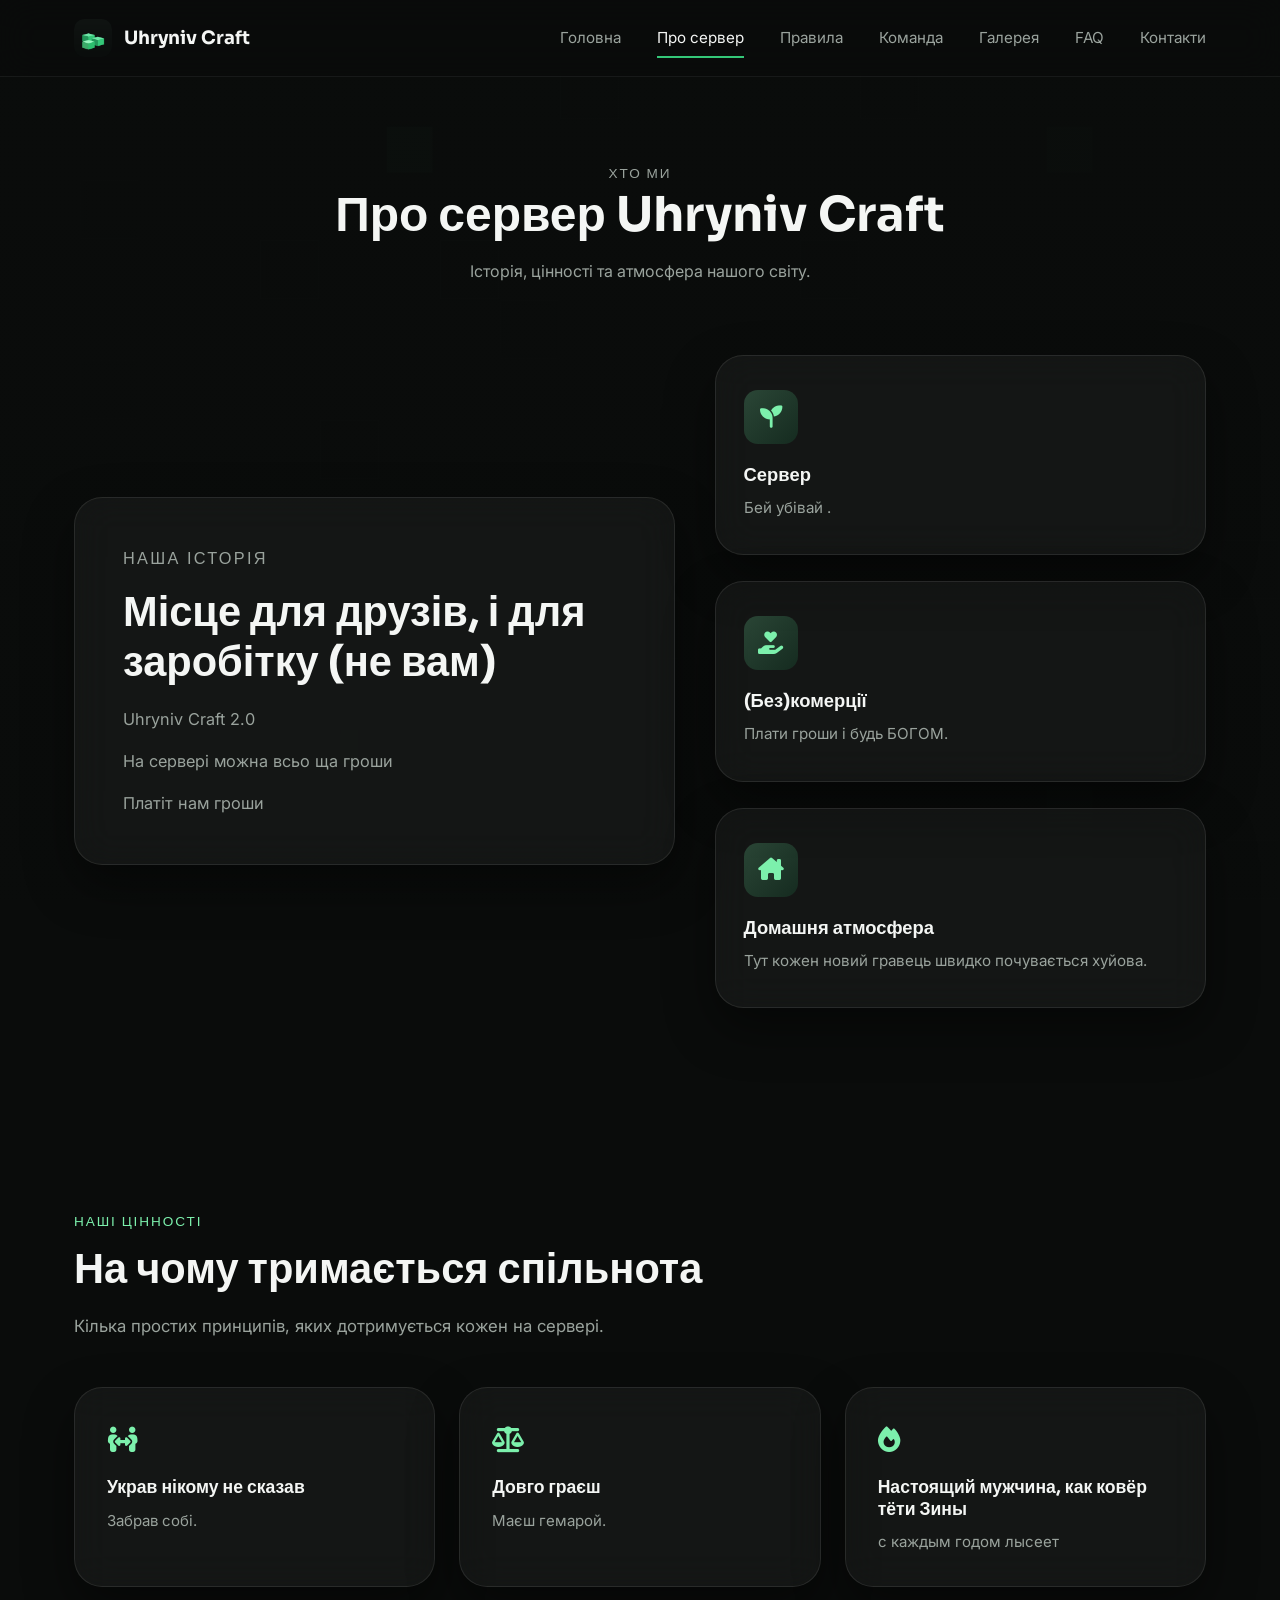
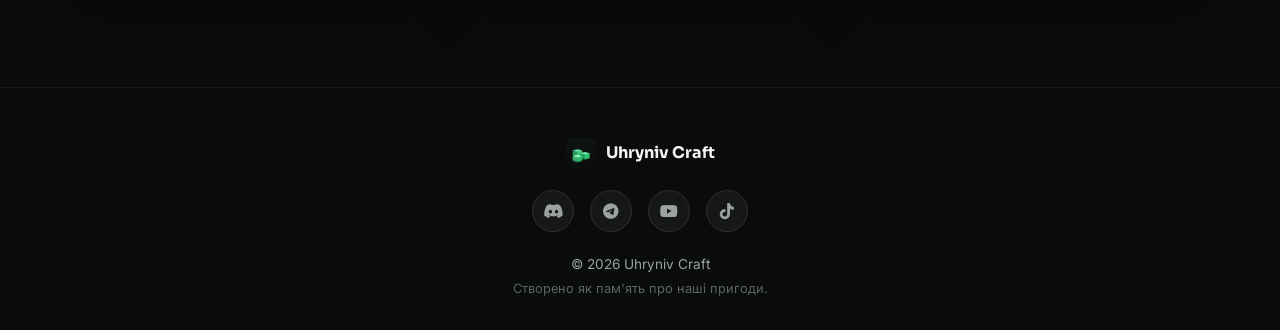
==== about.html @ 1efbe2ff "add website files" ====
<!DOCTYPE html>
<html lang="uk">
<head>
    <meta charset="UTF-8">
    <meta name="viewport" content="width=device-width, initial-scale=1.0">
    <title>Про сервер — Uhryniv Craft</title>
    <meta name="description" content="Дізнайтеся більше про Uhryniv Craft — приватний Minecraft-сервер для друзів без донату.">

    <link rel="icon" href="assets/favicon.ico" type="image/x-icon">

    <link rel="preconnect" href="https://fonts.googleapis.com">
    <link href="https://fonts.googleapis.com/css2?family=Sora:wght@400;600;700;800&family=Inter:wght@400;500;600&display=swap" rel="stylesheet">

    <link rel="stylesheet" href="https://cdnjs.cloudflare.com/ajax/libs/font-awesome/6.5.1/css/all.min.css">

    <link rel="stylesheet" href="style.css">
</head>
<body>

    <div class="loader" id="loader">
        <div class="loader-cube"></div>
    </div>

    <header class="navbar" id="navbar">
        <div class="container navbar-inner">
            <a href="index.html" class="logo">
                <img src="assets/logo.png" alt="Uhryniv Craft" class="logo-img">
                <span class="logo-text">Uhryniv Craft</span>
            </a>

            <nav class="nav-links" id="navLinks">
                <a href="index.html">Головна</a>
                <a href="about.html">Про сервер</a>
                <a href="rules.html">Правила</a>
                <a href="team.html">Команда</a>
                <a href="gallery.html">Галерея</a>
                <a href="faq.html">FAQ</a>
                <a href="contacts.html">Контакти</a>
            </nav>

            <button class="burger" id="burgerBtn" aria-label="Відкрити меню">
                <span></span><span></span><span></span>
            </button>
        </div>
    </header>

    <!-- ЗАГОЛОВОК СТОРІНКИ -->
    <section class="page-header">
        <div class="container">
            <p class="section-eyebrow reveal">Хто ми</p>
            <h1 class="reveal">Про сервер Uhryniv Craft</h1>
            <p class="reveal">Історія, цінності та атмосфера нашого світу.</p>
        </div>
    </section>

    <!-- ОСНОВНИЙ ТЕКСТ -->
    <section class="section" style="padding-top: 0;">
        <div class="container about-grid">
            <div class="glass-card about-card reveal">
                <p class="section-eyebrow">Наша історія</p>
                <h2 class="section-title">Місце для друзів, і для заробітку (не вам)</h2>
                <p>
                    Uhryniv Craft 2.0
                </p>
                <p>
                    На сервері можна всьо ща гроши
                </p>
                <p>
                    Платіт нам гроши
                </p>
            </div>

            <div class="features-grid" style="grid-template-columns: 1fr;">
                <div class="glass-card feature-card reveal">
                    <div class="feature-icon"><i class="fa-solid fa-seedling"></i></div>
                    <h3>Сервер </h3>
                    <p>Бей убівай .</p>
                </div>
                <div class="glass-card feature-card reveal">
                    <div class="feature-icon"><i class="fa-solid fa-hand-holding-heart"></i></div>
                    <h3>(Без)комерції</h3>
                    <p>Плати гроши і будь БОГОМ.</p>
                </div>
                <div class="glass-card feature-card reveal">
                    <div class="feature-icon"><i class="fa-solid fa-house-chimney"></i></div>
                    <h3>Домашня атмосфера</h3>
                    <p>Тут кожен новий гравець швидко почувається хуйова.</p>
                </div>
            </div>
        </div>
    </section>

    <!-- ЦІННОСТІ -->
    <section class="section">
        <div class="container">
            <p class="section-eyebrow reveal">Наші цінності</p>
            <h2 class="section-title reveal">На чому тримається спільнота</h2>
            <p class="section-subtitle reveal">
                Кілька простих принципів, яких дотримується кожен на сервері.
            </p>

            <div class="rules-grid">
                <div class="glass-card rule-card reveal">
                    <div class="rule-icon"><i class="fa-solid fa-people-arrows"></i></div>
                    <h3>Украв нікому не сказав </h3>
                    <p>Забрав собі.</p>
                </div>
                <div class="glass-card rule-card reveal">
                    <div class="rule-icon"><i class="fa-solid fa-scale-balanced"></i></div>
                    <h3>Довго граєш</h3>
                    <p>Маєш гемарой.</p>
                </div>
                <div class="glass-card rule-card reveal">
                    <div class="rule-icon"><i class="fa-solid fa-fire"></i></div>
                    <h3> Настоящий мужчина, как ковёр тёти Зины</h3>
                    <p>с каждым годом лысеет</p>
                </div>
            </div>
        </div>
    </section>

    <!-- ФУТЕР -->
    <footer class="footer">
        <div class="container">
            <div class="footer-logo">
                <img src="assets/logo.png" alt="Uhryniv Craft">
                <span>Uhryniv Craft</span>
            </div>

            <div class="footer-social">
                <a href="https://discord.gg/vBCszVpQJ" title="Discord"><i class="fa-brands fa-discord"></i></a>
                <a href="https://t.me/UhrynivCraft" title="Telegram"><i class="fa-brands fa-telegram"></i></a>
                <a href="https://youtu.be/PYu58TDDkBc?is=5h_CYziQ2aiTeoaf" title="YouTube"><i class="fa-brands fa-youtube"></i></a>
                <a href="www.tiktok.com/@lipoveet" title="TikTok"><i class="fa-brands fa-tiktok"></i></a>
            </div>

            <p class="copyright">© 2026 Uhryniv Craft</p>
            <p class="made-with">Створено як пам'ять про наші пригоди.</p>
        </div>
    </footer>

    <button class="back-to-top" id="backToTop" aria-label="Нагору">
        <i class="fa-solid fa-arrow-up"></i>
    </button>

    <div class="toast" id="toast"></div>

    <script src="script.js"></script>
</body>
</html>
---- style.css ----
/* =========================================================
   UHRYNIV CRAFT — style.css
   Простий та зрозумілий CSS, розбитий на секції.
   Кожну секцію можна редагувати окремо, не боячись зламати інше.
   ========================================================= */

/* =========================================================
   1. ЗМІННІ (КОЛЬОРИ, ШРИФТИ, ВІДСТУПІ)
   Зміни кольори тут — і вони оновляться на всьому сайті.
   ========================================================= */
:root {
    /* Основні кольори */
    --color-bg: #0a0c0b;              /* фон сайту — майже чорний */
    --color-bg-soft: #121513;         /* трохи світліший фон для смуг */
    --color-panel: rgba(255, 255, 255, 0.045);   /* фон скляних карток */
    --color-panel-border: rgba(255, 255, 255, 0.09);
    --color-panel-hover: rgba(255, 255, 255, 0.08);

    --color-green: #34c778;           /* основний зелений */
    --color-green-light: #7cf0ac;     /* світло-зелений (акцент, hover) */
    --color-green-dark: #1c8a51;      /* темно-зелений */

    --color-white: #f4f6f4;           /* білий текст */
    --color-gray: #9aa39d;            /* приглушений сірий текст */
    --color-gray-dark: #2a302c;       /* межі, розділювачі */

    /* Тіні та скло */
    --shadow-soft: 0 20px 50px rgba(0, 0, 0, 0.45);
    --shadow-green: 0 0 40px rgba(52, 199, 120, 0.25);
    --blur-glass: blur(18px);

    /* Шрифти */
    --font-heading: "Sora", sans-serif;
    --font-body: "Inter", sans-serif;

    /* Заокруглення */
    --radius-sm: 12px;
    --radius-md: 20px;
    --radius-lg: 28px;

    /* Швидкість анімацій */
    --transition-fast: 0.2s ease;
    --transition-normal: 0.35s cubic-bezier(0.22, 1, 0.36, 1);
}

/* =========================================================
   2. СКИДАННЯ СТИЛІВ (RESET) ТА БАЗОВІ НАЛАШТУВАННЯ
   ========================================================= */
* {
    margin: 0;
    padding: 0;
    box-sizing: border-box;
}

html {
    scroll-behavior: smooth; /* плавний скрол по якорях */
}

body {
    background-color: var(--color-bg);
    background-image: linear-gradient(180deg, rgba(10, 12, 11, 0.92), rgba(10, 12, 11, 0.98)), url("assets/background.jpg");
    background-size: cover;
    background-attachment: fixed;
    background-position: center;
    color: var(--color-white);
    font-family: var(--font-body);
    line-height: 1.6;
    overflow-x: hidden;
}

img {
    max-width: 100%;
    display: block;
}

a {
    text-decoration: none;
    color: inherit;
}

ul {
    list-style: none;
}

h1, h2, h3, h4 {
    font-family: var(--font-heading);
    font-weight: 700;
    line-height: 1.2;
}

.container {
    width: 100%;
    max-width: 1180px;
    margin: 0 auto;
    padding: 0 24px;
}

/* Загальні заголовки секцій */
.section {
    padding: 100px 0;
    position: relative;
}

.section-eyebrow {
    display: inline-block;
    color: var(--color-green-light);
    font-family: var(--font-heading);
    font-size: 0.85rem;
    letter-spacing: 0.14em;
    text-transform: uppercase;
    margin-bottom: 12px;
}

.section-title {
    font-size: clamp(1.8rem, 4vw, 2.6rem);
    margin-bottom: 18px;
}

.section-subtitle {
    color: var(--color-gray);
    max-width: 620px;
    margin-bottom: 48px;
    font-size: 1.05rem;
}

/* Скляна картка (glassmorphism) — використовується по всьому сайту */
.glass-card {
    background: var(--color-panel);
    border: 1px solid var(--color-panel-border);
    border-radius: var(--radius-lg);
    backdrop-filter: var(--blur-glass);
    -webkit-backdrop-filter: var(--blur-glass);
    box-shadow: var(--shadow-soft);
    transition: transform var(--transition-normal), border-color var(--transition-normal), background var(--transition-normal);
}

.glass-card:hover {
    transform: translateY(-6px);
    border-color: rgba(124, 240, 172, 0.35);
    background: var(--color-panel-hover);
}

/* Плавна поява елементів при скролі (клас додає script.js) */
.reveal {
    opacity: 0;
    transform: translateY(28px);
    transition: opacity 0.8s ease, transform 0.8s ease;
}

.reveal.is-visible {
    opacity: 1;
    transform: translateY(0);
}

/* =========================================================
   3. LOADER (екран завантаження)
   ========================================================= */
.loader {
    position: fixed;
    inset: 0;
    z-index: 9999;
    background: var(--color-bg);
    display: flex;
    align-items: center;
    justify-content: center;
    transition: opacity 0.6s ease, visibility 0.6s ease;
}

.loader.hidden {
    opacity: 0;
    visibility: hidden;
    pointer-events: none;
}

.loader-cube {
    width: 46px;
    height: 46px;
    background: linear-gradient(135deg, var(--color-green-light), var(--color-green-dark));
    border-radius: 10px;
    box-shadow: var(--shadow-green);
    animation: cube-spin 1.1s ease-in-out infinite;
}

@keyframes cube-spin {
    0%   { transform: rotate(0deg) scale(1); }
    50%  { transform: rotate(180deg) scale(0.75); border-radius: 50%; }
    100% { transform: rotate(360deg) scale(1); }
}

/* =========================================================
   4. HEADER / NAVBAR
   ========================================================= */
.navbar {
    position: fixed;
    top: 0;
    left: 0;
    width: 100%;
    z-index: 500;
    background: rgba(10, 12, 11, 0.55);
    backdrop-filter: var(--blur-glass);
    -webkit-backdrop-filter: var(--blur-glass);
    border-bottom: 1px solid rgba(255, 255, 255, 0.06);
    transition: background var(--transition-normal), box-shadow var(--transition-normal);
}

.navbar.scrolled {
    background: rgba(8, 10, 9, 0.85);
    box-shadow: 0 10px 30px rgba(0, 0, 0, 0.35);
}

.navbar-inner {
    display: flex;
    align-items: center;
    justify-content: space-between;
    height: 76px;
}

.logo {
    display: flex;
    align-items: center;
    gap: 12px;
    font-family: var(--font-heading);
    font-weight: 700;
    font-size: 1.15rem;
}

.logo-img {
    width: 38px;
    height: 38px;
    border-radius: 10px;
}

.nav-links {
    display: flex;
    align-items: center;
    gap: 36px;
}

.nav-links a {
    font-size: 0.95rem;
    color: var(--color-gray);
    position: relative;
    padding: 6px 0;
    transition: color var(--transition-fast);
}

.nav-links a::after {
    content: "";
    position: absolute;
    left: 0;
    bottom: -2px;
    width: 0;
    height: 2px;
    background: var(--color-green);
    transition: width var(--transition-fast);
}

.nav-links a:hover,
.nav-links a.active {
    color: var(--color-white);
}

.nav-links a:hover::after,
.nav-links a.active::after {
    width: 100%;
}

/* Бургер-меню (лише на телефоні) */
.burger {
    display: none;
    flex-direction: column;
    justify-content: space-between;
    width: 26px;
    height: 19px;
    background: none;
    border: none;
    cursor: pointer;
    z-index: 600;
}

.burger span {
    display: block;
    height: 2px;
    width: 100%;
    background: var(--color-white);
    border-radius: 2px;
    transition: transform var(--transition-fast), opacity var(--transition-fast);
}

.burger.active span:nth-child(1) {
    transform: translateY(8.5px) rotate(45deg);
}

.burger.active span:nth-child(2) {
    opacity: 0;
}

.burger.active span:nth-child(3) {
    transform: translateY(-8.5px) rotate(-45deg);
}

/* =========================================================
   5. КНОПКИ
   ========================================================= */
.btn {
    display: inline-flex;
    align-items: center;
    justify-content: center;
    gap: 10px;
    padding: 16px 30px;
    font-family: var(--font-heading);
    font-weight: 600;
    font-size: 0.98rem;
    border-radius: 14px;
    border: none;
    cursor: pointer;
    transition: transform var(--transition-fast), box-shadow var(--transition-fast), background var(--transition-fast);
    white-space: nowrap;
}

.btn:active {
    transform: scale(0.96);
}

.btn-primary {
    background: linear-gradient(135deg, var(--color-green-light), var(--color-green));
    color: #05130a;
    box-shadow: 0 10px 30px rgba(52, 199, 120, 0.35);
}

.btn-primary:hover {
    box-shadow: 0 14px 38px rgba(52, 199, 120, 0.5);
    transform: translateY(-3px);
}

.btn-secondary {
    background: rgba(255, 255, 255, 0.06);
    color: var(--color-white);
    border: 1px solid rgba(255, 255, 255, 0.16);
    backdrop-filter: var(--blur-glass);
}

.btn-secondary:hover {
    background: rgba(255, 255, 255, 0.12);
    border-color: var(--color-green-light);
    transform: translateY(-3px);
}

.btn-small {
    padding: 10px 18px;
    font-size: 0.85rem;
    border-radius: 10px;
}

.btn-block {
    width: 100%;
}

/* =========================================================
   6. HERO (головний екран)
   ========================================================= */
.hero {
    position: relative;
    min-height: 100vh;
    display: flex;
    align-items: center;
    justify-content: center;
    text-align: center;
    overflow: hidden;
    background-image: linear-gradient(180deg, rgba(6, 8, 7, 0.55) 0%, rgba(8, 10, 9, 0.85) 78%, var(--color-bg) 100%), url("assets/hero.jpg");
    background-size: cover;
    background-position: center;
}

.hero-content {
    position: relative;
    z-index: 2;
    padding-top: 76px;
}

.hero-eyebrow {
    display: inline-flex;
    align-items: center;
    gap: 8px;
    padding: 8px 18px;
    border-radius: 999px;
    background: rgba(52, 199, 120, 0.12);
    border: 1px solid rgba(52, 199, 120, 0.3);
    color: var(--color-green-light);
    font-size: 0.85rem;
    margin-bottom: 26px;
}

.hero-title {
    font-size: clamp(2.6rem, 8vw, 5.2rem);
    letter-spacing: -0.02em;
    margin-bottom: 20px;
}

.hero-title span {
    background: linear-gradient(135deg, var(--color-green-light), var(--color-green));
    -webkit-background-clip: text;
    background-clip: text;
    color: transparent;
}

.hero-subtitle {
    font-size: clamp(1rem, 2vw, 1.3rem);
    color: var(--color-gray);
    max-width: 560px;
    margin: 0 auto 44px;
}

.hero-buttons {
    display: flex;
    gap: 20px;
    justify-content: center;
    flex-wrap: wrap;
}

.scroll-hint {
    position: absolute;
    bottom: 34px;
    left: 50%;
    transform: translateX(-50%);
    color: var(--color-gray);
    font-size: 1.3rem;
    animation: bounce 2s infinite;
    z-index: 2;
}

@keyframes bounce {
    0%, 100% { transform: translateX(-50%) translateY(0); opacity: 0.6; }
    50% { transform: translateX(-50%) translateY(10px); opacity: 1; }
}

/* =========================================================
   7. СТАТУС СЕРВЕРА
   ========================================================= */
.server-card {
    padding: 44px;
    display: grid;
    grid-template-columns: auto 1fr auto;
    align-items: center;
    gap: 40px;
}

.server-status {
    display: flex;
    flex-direction: column;
    align-items: flex-start;
    gap: 10px;
}

.status-dot {
    width: 12px;
    height: 12px;
    border-radius: 50%;
    display: inline-block;
    margin-right: 8px;
    box-shadow: 0 0 12px currentColor;
}

.status-dot.online {
    background: var(--color-green-light);
    color: var(--color-green-light);
    animation: pulse-dot 1.8s infinite;
}

.status-dot.offline {
    background: #e15b5b;
    color: #e15b5b;
}

@keyframes pulse-dot {
    0%   { box-shadow: 0 0 0 0 rgba(124, 240, 172, 0.5); }
    70%  { box-shadow: 0 0 0 10px rgba(124, 240, 172, 0); }
    100% { box-shadow: 0 0 0 0 rgba(124, 240, 172, 0); }
}

.status-label {
    font-family: var(--font-heading);
    font-size: 1.2rem;
    font-weight: 700;
}

.server-info-grid {
    display: grid;
    grid-template-columns: repeat(3, auto);
    gap: 34px;
}

.server-info-item {
    display: flex;
    flex-direction: column;
    gap: 6px;
}

.server-info-item .label {
    color: var(--color-gray);
    font-size: 0.82rem;
    text-transform: uppercase;
    letter-spacing: 0.08em;
}

.server-info-item .value {
    font-family: var(--font-heading);
    font-weight: 700;
    font-size: 1.15rem;
}

.server-ip-box {
    display: flex;
    align-items: center;
    gap: 10px;
}

.server-ip-box .value {
    font-family: "Sora", monospace;
}

.copy-btn {
    background: rgba(52, 199, 120, 0.14);
    border: 1px solid rgba(52, 199, 120, 0.35);
    color: var(--color-green-light);
    width: 34px;
    height: 34px;
    border-radius: 9px;
    cursor: pointer;
    display: flex;
    align-items: center;
    justify-content: center;
    transition: background var(--transition-fast), transform var(--transition-fast);
}

.copy-btn:hover {
    background: rgba(52, 199, 120, 0.28);
    transform: scale(1.08);
}

/* =========================================================
   8. ПРО СЕРВЕР / КАРТКИ ОСОБЛИВОСТЕЙ
   ========================================================= */
.about-grid {
    display: grid;
    grid-template-columns: 1.1fr 0.9fr;
    gap: 40px;
    align-items: center;
}

.about-card {
    padding: 48px;
}

.about-card p {
    color: var(--color-gray);
    margin-bottom: 16px;
    font-size: 1.02rem;
}

.about-card p:last-child {
    margin-bottom: 0;
}

.features-grid {
    display: grid;
    grid-template-columns: repeat(3, 1fr);
    gap: 26px;
}

.feature-card {
    padding: 34px 28px;
    text-align: left;
}

.feature-icon {
    width: 54px;
    height: 54px;
    border-radius: 14px;
    background: linear-gradient(135deg, rgba(124, 240, 172, 0.22), rgba(28, 138, 81, 0.18));
    display: flex;
    align-items: center;
    justify-content: center;
    font-size: 1.4rem;
    color: var(--color-green-light);
    margin-bottom: 20px;
}

.feature-card h3 {
    font-size: 1.15rem;
    margin-bottom: 10px;
}

.feature-card p {
    color: var(--color-gray);
    font-size: 0.95rem;
}

/* =========================================================
   9. ПРАВИЛА
   ========================================================= */
.rules-grid {
    display: grid;
    grid-template-columns: repeat(3, 1fr);
    gap: 24px;
}

.rule-card {
    padding: 32px;
    position: relative;
}

.rule-number {
    font-family: var(--font-heading);
    font-size: 0.85rem;
    color: var(--color-green-light);
    margin-bottom: 14px;
    letter-spacing: 0.1em;
}

.rule-card .rule-icon {
    font-size: 1.6rem;
    margin-bottom: 16px;
    color: var(--color-green-light);
}

.rule-card h3 {
    font-size: 1.1rem;
    margin-bottom: 10px;
}

.rule-card p {
    color: var(--color-gray);
    font-size: 0.94rem;
}

/* =========================================================
   10. КОМАНДА
   ========================================================= */
.team-grid {
    display: grid;
    grid-template-columns: repeat(3, 1fr);
    gap: 26px;
}

.team-card {
    padding: 38px 28px;
    text-align: center;
}

.team-avatar {
    width: 84px;
    height: 84px;
    margin: 0 auto 20px;
    border-radius: 22px;
    background: linear-gradient(135deg, var(--color-green-dark), var(--color-green));
    display: flex;
    align-items: center;
    justify-content: center;
    font-size: 2rem;
}

.team-card h3 {
    font-size: 1.1rem;
    margin-bottom: 4px;
}

.team-role {
    color: var(--color-green-light);
    font-size: 0.85rem;
    text-transform: uppercase;
    letter-spacing: 0.08em;
    margin-bottom: 14px;
}

.team-card p {
    color: var(--color-gray);
    font-size: 0.92rem;
}

/* =========================================================
   11. ГАЛЕРЕЯ
   ========================================================= */
.gallery-grid {
    display: grid;
    grid-template-columns: repeat(3, 1fr);
    gap: 20px;
}

.gallery-item {
    border-radius: var(--radius-md);
    overflow: hidden;
    cursor: pointer;
    position: relative;
    aspect-ratio: 4 / 3;
    border: 1px solid var(--color-panel-border);
}

.gallery-item img {
    width: 100%;
    height: 100%;
    object-fit: cover;
    transition: transform var(--transition-normal), filter var(--transition-normal);
}

.gallery-item:hover img {
    transform: scale(1.08);
    filter: brightness(1.1);
}

.gallery-item::after {
    content: "\f00e";
    font-family: "Font Awesome 6 Free";
    font-weight: 900;
    position: absolute;
    inset: 0;
    display: flex;
    align-items: center;
    justify-content: center;
    font-size: 1.6rem;
    color: var(--color-white);
    background: rgba(10, 12, 11, 0.35);
    opacity: 0;
    transition: opacity var(--transition-fast);
}

.gallery-item:hover::after {
    opacity: 1;
}

/* Lightbox */
.lightbox {
    position: fixed;
    inset: 0;
    background: rgba(6, 8, 7, 0.92);
    backdrop-filter: blur(10px);
    display: flex;
    align-items: center;
    justify-content: center;
    z-index: 2000;
    opacity: 0;
    visibility: hidden;
    transition: opacity var(--transition-normal), visibility var(--transition-normal);
}

.lightbox.active {
    opacity: 1;
    visibility: visible;
}

.lightbox img {
    max-width: 88vw;
    max-height: 82vh;
    border-radius: var(--radius-md);
    box-shadow: var(--shadow-soft);
    transform: scale(0.92);
    transition: transform var(--transition-normal);
}

.lightbox.active img {
    transform: scale(1);
}

.lightbox-close {
    position: absolute;
    top: 30px;
    right: 40px;
    font-size: 1.6rem;
    color: var(--color-white);
    background: rgba(255, 255, 255, 0.08);
    width: 46px;
    height: 46px;
    border-radius: 50%;
    border: none;
    cursor: pointer;
    display: flex;
    align-items: center;
    justify-content: center;
    transition: background var(--transition-fast);
}

.lightbox-close:hover {
    background: rgba(255, 255, 255, 0.18);
}

/* =========================================================
   12. FAQ (АКОРДЕОН)
   ========================================================= */
.faq-list {
    display: flex;
    flex-direction: column;
    gap: 16px;
    max-width: 780px;
}

.faq-item {
    overflow: hidden;
}

.faq-question {
    width: 100%;
    display: flex;
    align-items: center;
    justify-content: space-between;
    padding: 24px 30px;
    background: none;
    border: none;
    color: var(--color-white);
    font-family: var(--font-heading);
    font-size: 1.02rem;
    font-weight: 600;
    text-align: left;
    cursor: pointer;
}

.faq-question i {
    color: var(--color-green-light);
    transition: transform var(--transition-normal);
    flex-shrink: 0;
    margin-left: 20px;
}

.faq-item.active .faq-question i {
    transform: rotate(45deg);
}

.faq-answer {
    max-height: 0;
    overflow: hidden;
    transition: max-height var(--transition-normal), padding var(--transition-normal);
    padding: 0 30px;
}

.faq-item.active .faq-answer {
    max-height: 300px;
    padding: 0 30px 26px;
}

.faq-answer p {
    color: var(--color-gray);
    font-size: 0.98rem;
}

/* =========================================================
   13. КОНТАКТИ
   ========================================================= */
.contacts-grid {
    display: grid;
    grid-template-columns: repeat(4, 1fr);
    gap: 22px;
}

.contact-card {
    padding: 38px 20px;
    text-align: center;
}

.contact-icon {
    font-size: 2rem;
    margin-bottom: 16px;
    color: var(--color-green-light);
}

.contact-card h3 {
    font-size: 1.05rem;
    margin-bottom: 6px;
}

.contact-card p {
    color: var(--color-gray);
    font-size: 0.88rem;
    margin-bottom: 20px;
}

/* Кольори іконок для впізнаваності соцмереж */
.contact-card.discord .contact-icon { color: #7c8cf7; }
.contact-card.telegram .contact-icon { color: #6bc4ef; }
.contact-card.youtube .contact-icon { color: #f16868; }
.contact-card.tiktok .contact-icon { color: var(--color-white); }

/* =========================================================
   14. СТОРІНКА ОПЛАТИ
   ========================================================= */
.payment-layout {
    display: grid;
    grid-template-columns: 1fr 1fr;
    gap: 40px;
    align-items: start;
}

.payment-card {
    padding: 44px;
}

.payment-field {
    margin-bottom: 26px;
}

.payment-field .label {
    display: block;
    color: var(--color-gray);
    font-size: 0.82rem;
    text-transform: uppercase;
    letter-spacing: 0.08em;
    margin-bottom: 8px;
}

.payment-value-box {
    display: flex;
    align-items: center;
    justify-content: space-between;
    gap: 12px;
    background: rgba(255, 255, 255, 0.04);
    border: 1px solid var(--color-panel-border);
    border-radius: 12px;
    padding: 14px 18px;
    font-family: var(--font-heading);
    font-size: 1.15rem;
    letter-spacing: 0.03em;
}

.qr-placeholder {
    width: 190px;
    height: 190px;
    margin: 0 auto;
    border-radius: 18px;
    background: repeating-conic-gradient(var(--color-gray-dark) 0% 25%, rgba(255,255,255,0.05) 0% 50%) 0 0 / 24px 24px;
    display: flex;
    align-items: center;
    justify-content: center;
    text-align: center;
    color: var(--color-gray);
    font-size: 0.85rem;
    padding: 16px;
    border: 1px solid var(--color-panel-border);
}

.form-group {
    margin-bottom: 20px;
}

.form-group label {
    display: block;
    margin-bottom: 8px;
    font-size: 0.92rem;
    color: var(--color-gray);
}

.form-group input {
    width: 100%;
    padding: 14px 16px;
    border-radius: 12px;
    border: 1px solid var(--color-panel-border);
    background: rgba(255, 255, 255, 0.04);
    color: var(--color-white);
    font-family: var(--font-body);
    font-size: 1rem;
    transition: border-color var(--transition-fast), background var(--transition-fast);
}

.form-group input:focus {
    outline: none;
    border-color: var(--color-green-light);
    background: rgba(255, 255, 255, 0.07);
}

.form-group input::placeholder {
    color: #6b746e;
}

.steps-list {
    display: flex;
    flex-direction: column;
    gap: 18px;
}

.step-item {
    display: flex;
    gap: 16px;
    align-items: flex-start;
}

.step-number {
    flex-shrink: 0;
    width: 34px;
    height: 34px;
    border-radius: 10px;
    background: rgba(52, 199, 120, 0.15);
    border: 1px solid rgba(52, 199, 120, 0.35);
    color: var(--color-green-light);
    display: flex;
    align-items: center;
    justify-content: center;
    font-family: var(--font-heading);
    font-weight: 700;
    font-size: 0.9rem;
}

.step-item p {
    color: var(--color-gray);
    padding-top: 6px;
}

.payment-success {
    display: none;
    align-items: center;
    gap: 14px;
    padding: 20px 24px;
    margin-top: 22px;
    background: rgba(52, 199, 120, 0.1);
    border: 1px solid rgba(52, 199, 120, 0.35);
    border-radius: 14px;
    color: var(--color-green-light);
}

.payment-success.show {
    display: flex;
}

/* =========================================================
   15. FOOTER
   ========================================================= */
.footer {
    border-top: 1px solid rgba(255, 255, 255, 0.06);
    padding: 50px 0 30px;
    text-align: center;
    color: var(--color-gray);
    position: relative;
}

.footer-logo {
    display: flex;
    align-items: center;
    justify-content: center;
    gap: 10px;
    font-family: var(--font-heading);
    font-weight: 700;
    color: var(--color-white);
    margin-bottom: 14px;
}

.footer-logo img {
    width: 30px;
    height: 30px;
    border-radius: 8px;
}

.footer-social {
    display: flex;
    justify-content: center;
    gap: 16px;
    margin: 22px 0;
}

.footer-social a {
    width: 42px;
    height: 42px;
    border-radius: 50%;
    background: rgba(255, 255, 255, 0.05);
    border: 1px solid var(--color-panel-border);
    display: flex;
    align-items: center;
    justify-content: center;
    transition: background var(--transition-fast), transform var(--transition-fast), color var(--transition-fast);
}

.footer-social a:hover {
    background: rgba(52, 199, 120, 0.15);
    color: var(--color-green-light);
    transform: translateY(-4px);
}

.footer p.copyright {
    font-size: 0.85rem;
    margin-top: 10px;
}

.footer p.made-with {
    font-size: 0.8rem;
    margin-top: 4px;
    color: #5c655f;
}

/* =========================================================
   16. TOAST-ПОВІДОМЛЕННЯ
   ========================================================= */
.toast {
    position: fixed;
    bottom: 34px;
    left: 50%;
    transform: translate(-50%, 20px);
    background: rgba(18, 22, 20, 0.95);
    border: 1px solid rgba(52, 199, 120, 0.35);
    color: var(--color-white);
    padding: 16px 26px;
    border-radius: 14px;
    box-shadow: var(--shadow-soft);
    display: flex;
    align-items: center;
    gap: 10px;
    font-size: 0.92rem;
    z-index: 3000;
    opacity: 0;
    pointer-events: none;
    transition: opacity var(--transition-normal), transform var(--transition-normal);
}

.toast.show {
    opacity: 1;
    transform: translate(-50%, 0);
}

.toast i {
    color: var(--color-green-light);
}

/* =========================================================
   17. КНОПКА "НАГОРУ"
   ========================================================= */
.back-to-top {
    position: fixed;
    bottom: 30px;
    right: 30px;
    width: 48px;
    height: 48px;
    border-radius: 50%;
    background: rgba(18, 22, 20, 0.85);
    border: 1px solid var(--color-panel-border);
    color: var(--color-white);
    backdrop-filter: var(--blur-glass);
    display: flex;
    align-items: center;
    justify-content: center;
    cursor: pointer;
    opacity: 0;
    visibility: hidden;
    transform: translateY(10px);
    transition: all var(--transition-normal);
    z-index: 400;
}

.back-to-top.show {
    opacity: 1;
    visibility: visible;
    transform: translateY(0);
}

.back-to-top:hover {
    background: var(--color-green);
    color: #05130a;
}

/* =========================================================
   18. СТОРІНКОВІ ЗАГОЛОВКИ (для внутрішніх сторінок)
   ========================================================= */
.page-header {
    padding: 160px 0 70px;
    text-align: center;
}

.page-header .section-eyebrow {
    justify-content: center;
}

.page-header h1 {
    font-size: clamp(2rem, 5vw, 3rem);
    margin-bottom: 16px;
}

.page-header p {
    color: var(--color-gray);
    max-width: 560px;
    margin: 0 auto;
}

/* =========================================================
   19. АДАПТИВНІСТЬ (МОБІЛЬНІ ПРИСТРОЇ)
   ========================================================= */
@media (max-width: 960px) {
    .about-grid,
    .payment-layout {
        grid-template-columns: 1fr;
    }

    .features-grid,
    .rules-grid,
    .team-grid {
        grid-template-columns: repeat(2, 1fr);
    }

    .contacts-grid {
        grid-template-columns: repeat(2, 1fr);
    }

    .gallery-grid {
        grid-template-columns: repeat(2, 1fr);
    }

    .server-card {
        grid-template-columns: 1fr;
        text-align: center;
        justify-items: center;
    }

    .server-info-grid {
        grid-template-columns: repeat(3, auto);
    }
}

@media (max-width: 760px) {
    .nav-links {
        position: fixed;
        top: 0;
        right: -100%;
        height: 100vh;
        width: min(78vw, 320px);
        background: rgba(9, 11, 10, 0.97);
        backdrop-filter: var(--blur-glass);
        flex-direction: column;
        justify-content: center;
        gap: 30px;
        transition: right var(--transition-normal);
        border-left: 1px solid var(--color-panel-border);
    }

    .nav-links.open {
        right: 0;
    }

    .burger {
        display: flex;
    }

    .section {
        padding: 70px 0;
    }

    .features-grid,
    .rules-grid,
    .team-grid,
    .contacts-grid,
    .gallery-grid {
        grid-template-columns: 1fr;
    }

    .server-info-grid {
        grid-template-columns: 1fr;
        gap: 20px;
        text-align: center;
        justify-items: center;
    }

    .hero-buttons {
        flex-direction: column;
        width: 100%;
    }

    .hero-buttons .btn {
        width: 100%;
    }
}

@media (max-width: 480px) {
    .about-card,
    .payment-card,
    .server-card {
        padding: 28px 22px;
    }
}
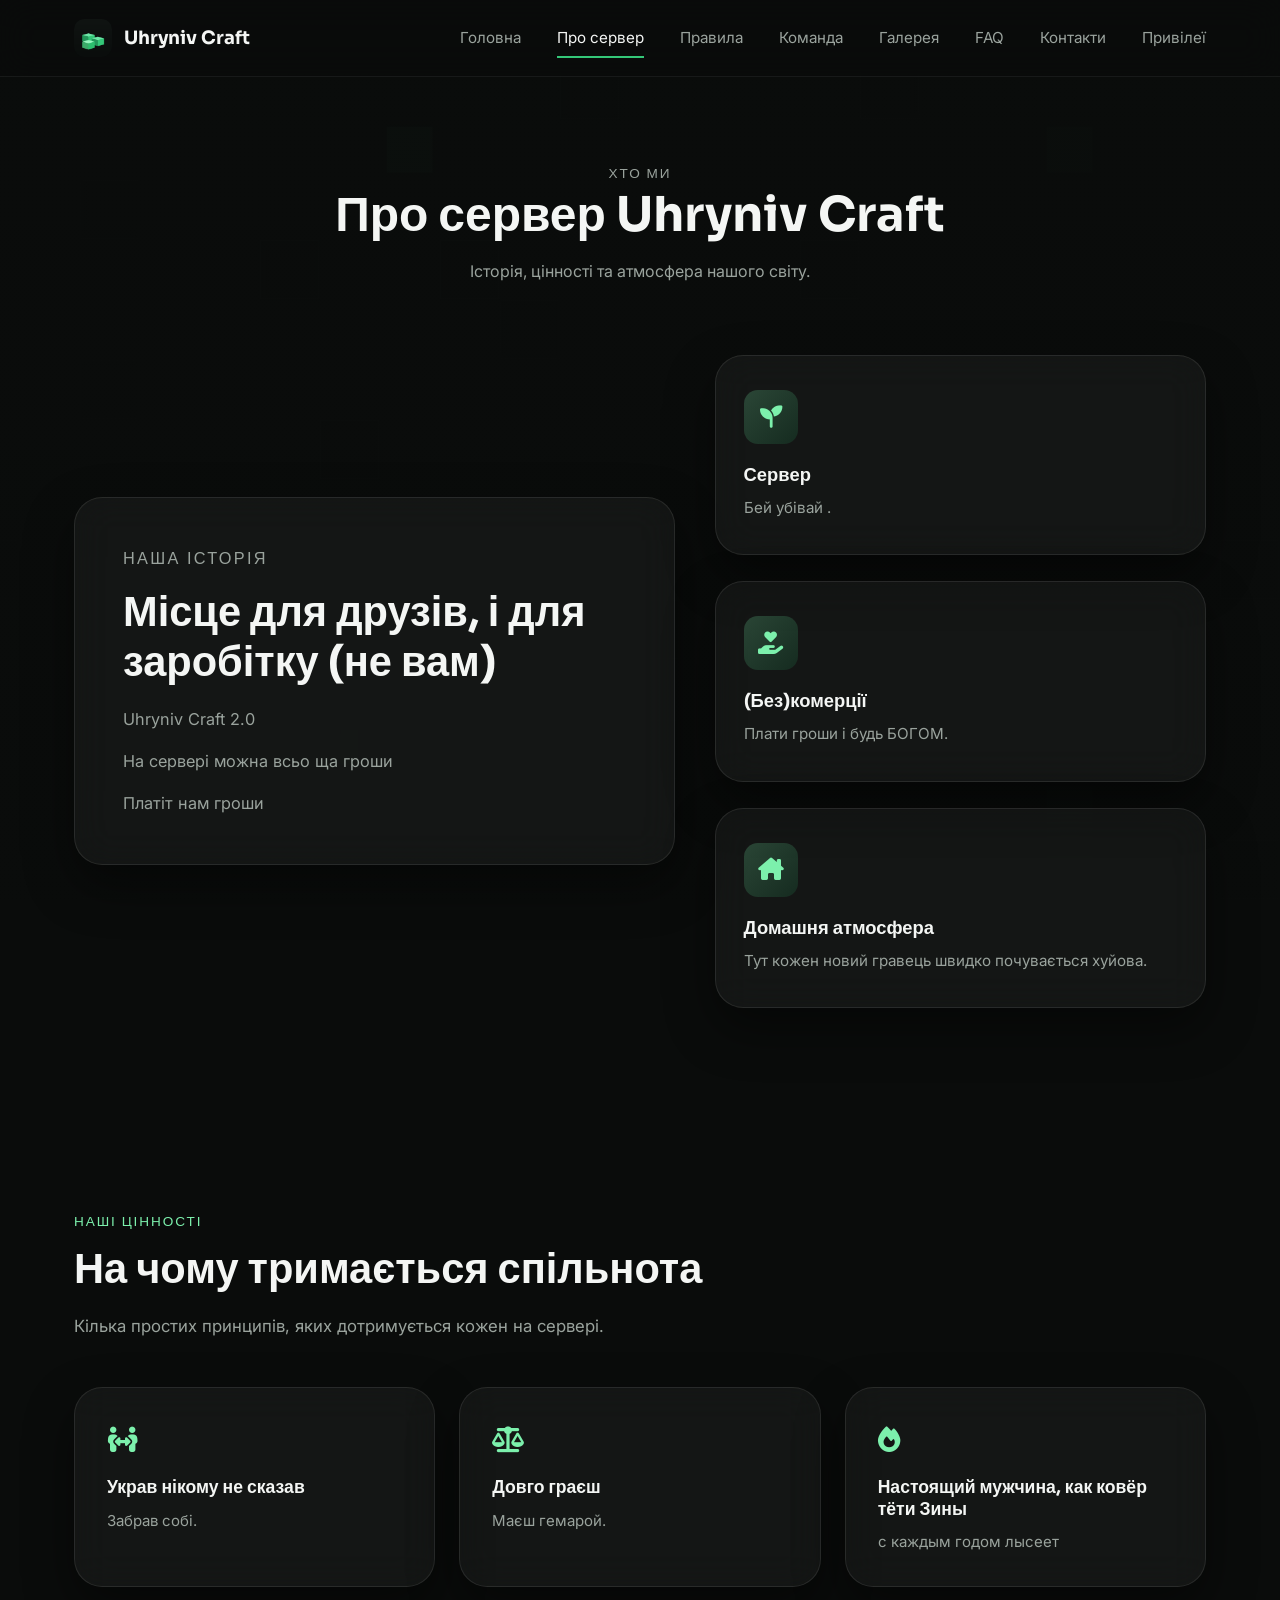
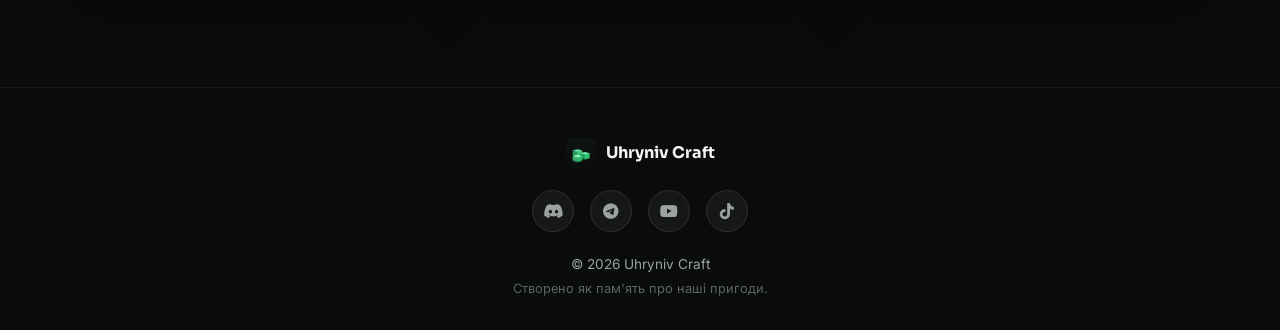
==== commit 6f454217: "add privileges page" ====
--- a/about.html
+++ b/about.html
@@ -36,6 +36,7 @@
                 <a href="gallery.html">Галерея</a>
                 <a href="faq.html">FAQ</a>
                 <a href="contacts.html">Контакти</a>
+                <a href="privileges.html">Привілеї</a>
             </nav>
 
             <button class="burger" id="burgerBtn" aria-label="Відкрити меню">
--- a/style.css
+++ b/style.css
@@ -968,6 +968,40 @@
     color: #6b746e;
 }
 
+/* Кнопки швидкого вибору суми (50 / 100 / 200 / 500 грн) */
+.quick-amounts {
+    display: flex;
+    gap: 10px;
+    flex-wrap: wrap;
+    margin-top: 10px;
+    margin-bottom: 22px;
+}
+
+.quick-amount-btn {
+    padding: 10px 18px;
+    border-radius: 10px;
+    border: 1px solid var(--color-panel-border);
+    background: rgba(255, 255, 255, 0.04);
+    color: var(--color-white);
+    font-family: var(--font-heading);
+    font-weight: 600;
+    font-size: 0.9rem;
+    cursor: pointer;
+    transition: border-color var(--transition-fast), background var(--transition-fast), transform var(--transition-fast);
+}
+
+.quick-amount-btn:hover {
+    border-color: var(--color-green-light);
+    background: rgba(52, 199, 120, 0.1);
+    transform: translateY(-2px);
+}
+
+.quick-amount-btn.active {
+    background: linear-gradient(135deg, var(--color-green-light), var(--color-green));
+    color: #05130a;
+    border-color: transparent;
+}
+
 .steps-list {
     display: flex;
     flex-direction: column;
@@ -1174,6 +1208,98 @@
 }
 
 /* =========================================================
+   18.5 ПРИВІЛЕЇ (privileges.html)
+   ========================================================= */
+.privileges-grid {
+    display: grid;
+    grid-template-columns: repeat(3, 1fr);
+    gap: 26px;
+    align-items: stretch;
+}
+
+.privilege-card {
+    padding: 38px 30px;
+    display: flex;
+    flex-direction: column;
+    position: relative;
+    overflow: visible;
+}
+
+/* Позначка на найкращому/топовому тарифі — просто додай
+   клас "featured" картці, щоб вона виділялась */
+.privilege-card.featured {
+    border-color: rgba(124, 240, 172, 0.45);
+    box-shadow: var(--shadow-green), var(--shadow-soft);
+}
+
+.privilege-badge {
+    position: absolute;
+    top: -14px;
+    left: 50%;
+    transform: translateX(-50%);
+    background: linear-gradient(135deg, var(--color-green-light), var(--color-green));
+    color: #05130a;
+    font-family: var(--font-heading);
+    font-weight: 700;
+    font-size: 0.75rem;
+    letter-spacing: 0.08em;
+    text-transform: uppercase;
+    padding: 6px 16px;
+    border-radius: 999px;
+    white-space: nowrap;
+}
+
+.privilege-icon {
+    font-size: 2.2rem;
+    text-align: center;
+    margin-bottom: 14px;
+}
+
+.privilege-name {
+    font-size: 1.25rem;
+    text-align: center;
+    margin-bottom: 8px;
+}
+
+.privilege-price {
+    text-align: center;
+    font-family: var(--font-heading);
+    font-weight: 800;
+    font-size: 2rem;
+    color: var(--color-green-light);
+    margin-bottom: 24px;
+}
+
+.privilege-price span {
+    font-size: 1rem;
+    color: var(--color-gray);
+    font-weight: 500;
+}
+
+.privilege-perks {
+    list-style: none;
+    display: flex;
+    flex-direction: column;
+    gap: 12px;
+    margin-bottom: 30px;
+    flex-grow: 1;
+}
+
+.privilege-perks li {
+    display: flex;
+    align-items: flex-start;
+    gap: 10px;
+    color: var(--color-gray);
+    font-size: 0.94rem;
+}
+
+.privilege-perks li i {
+    color: var(--color-green-light);
+    margin-top: 3px;
+    flex-shrink: 0;
+}
+
+/* =========================================================
    19. АДАПТИВНІСТЬ (МОБІЛЬНІ ПРИСТРОЇ)
    ========================================================= */
 @media (max-width: 960px) {
@@ -1185,6 +1311,10 @@
     .features-grid,
     .rules-grid,
     .team-grid {
+        grid-template-columns: repeat(2, 1fr);
+    }
+
+    .privileges-grid {
         grid-template-columns: repeat(2, 1fr);
     }
 
@@ -1239,7 +1369,8 @@
     .rules-grid,
     .team-grid,
     .contacts-grid,
-    .gallery-grid {
+    .gallery-grid,
+    .privileges-grid {
         grid-template-columns: 1fr;
     }
 
@@ -1266,4 +1397,4 @@
     .server-card {
         padding: 28px 22px;
     }
-}
+}
